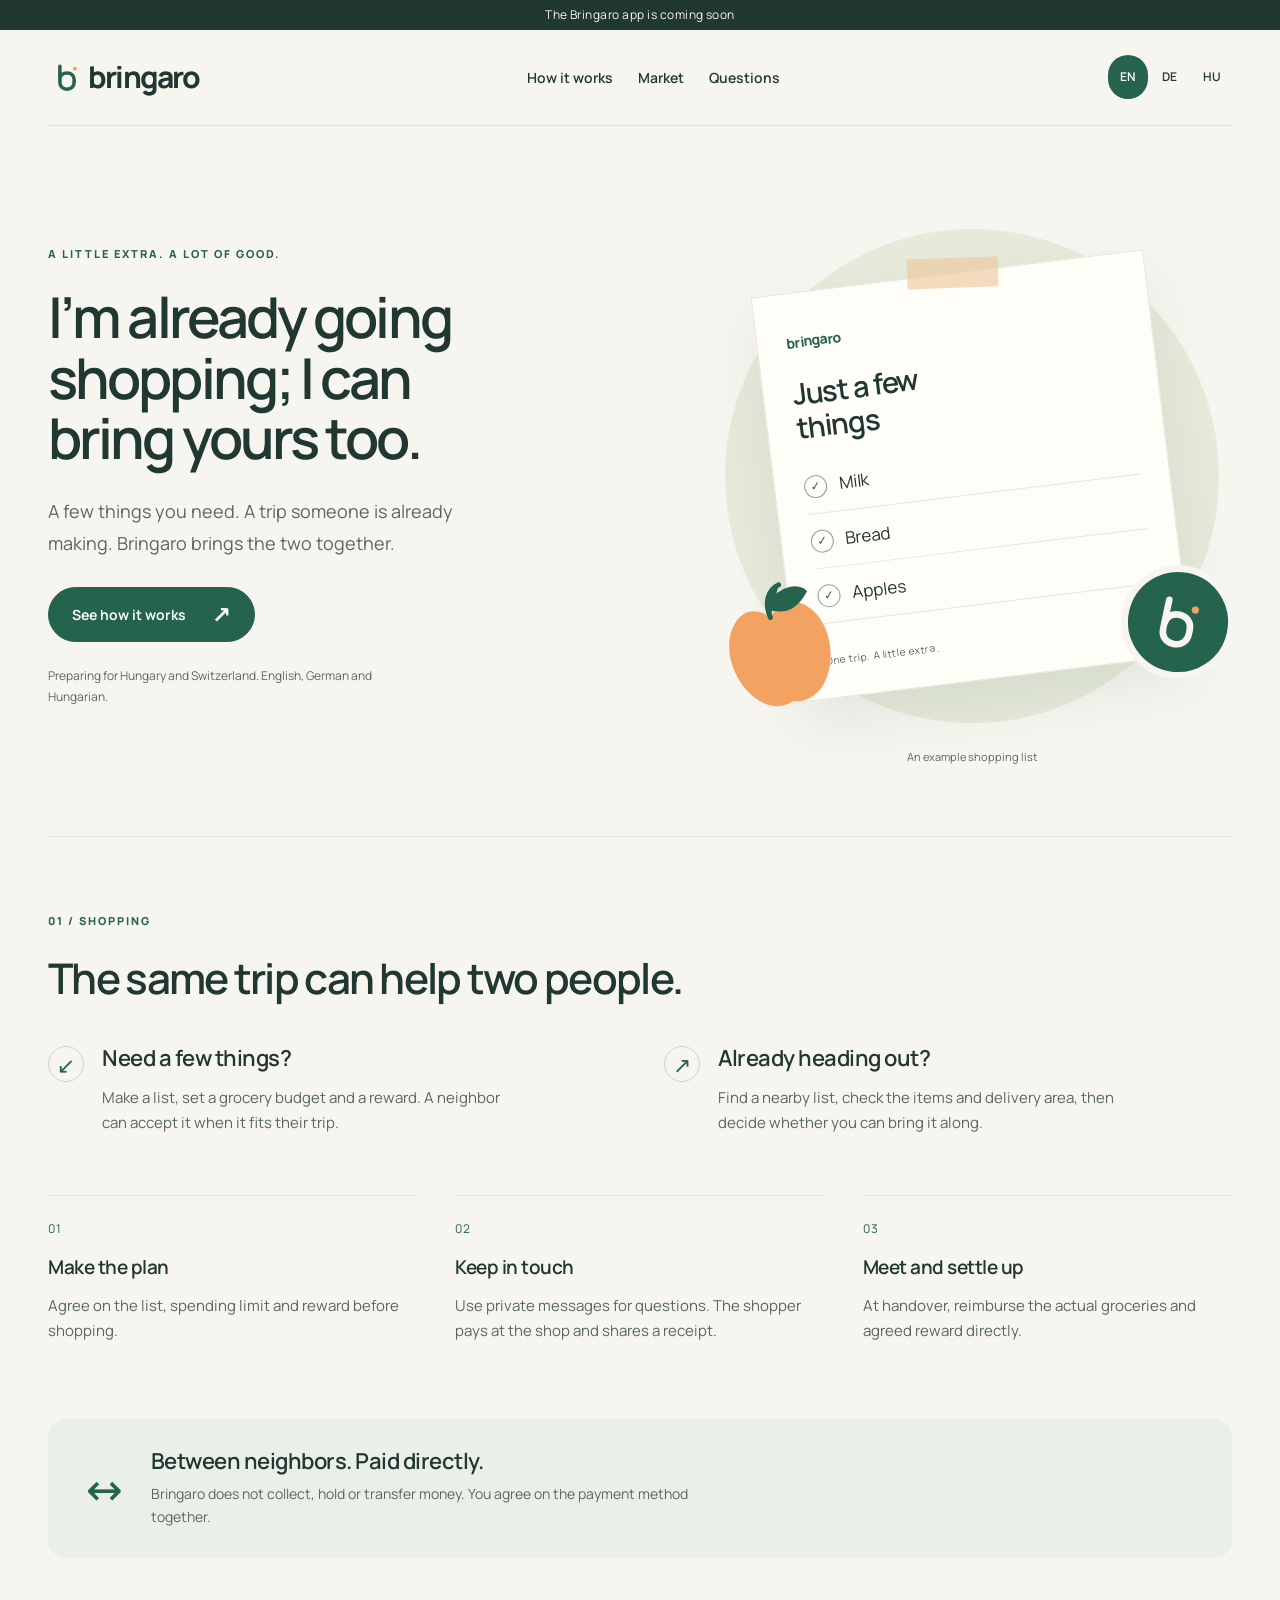
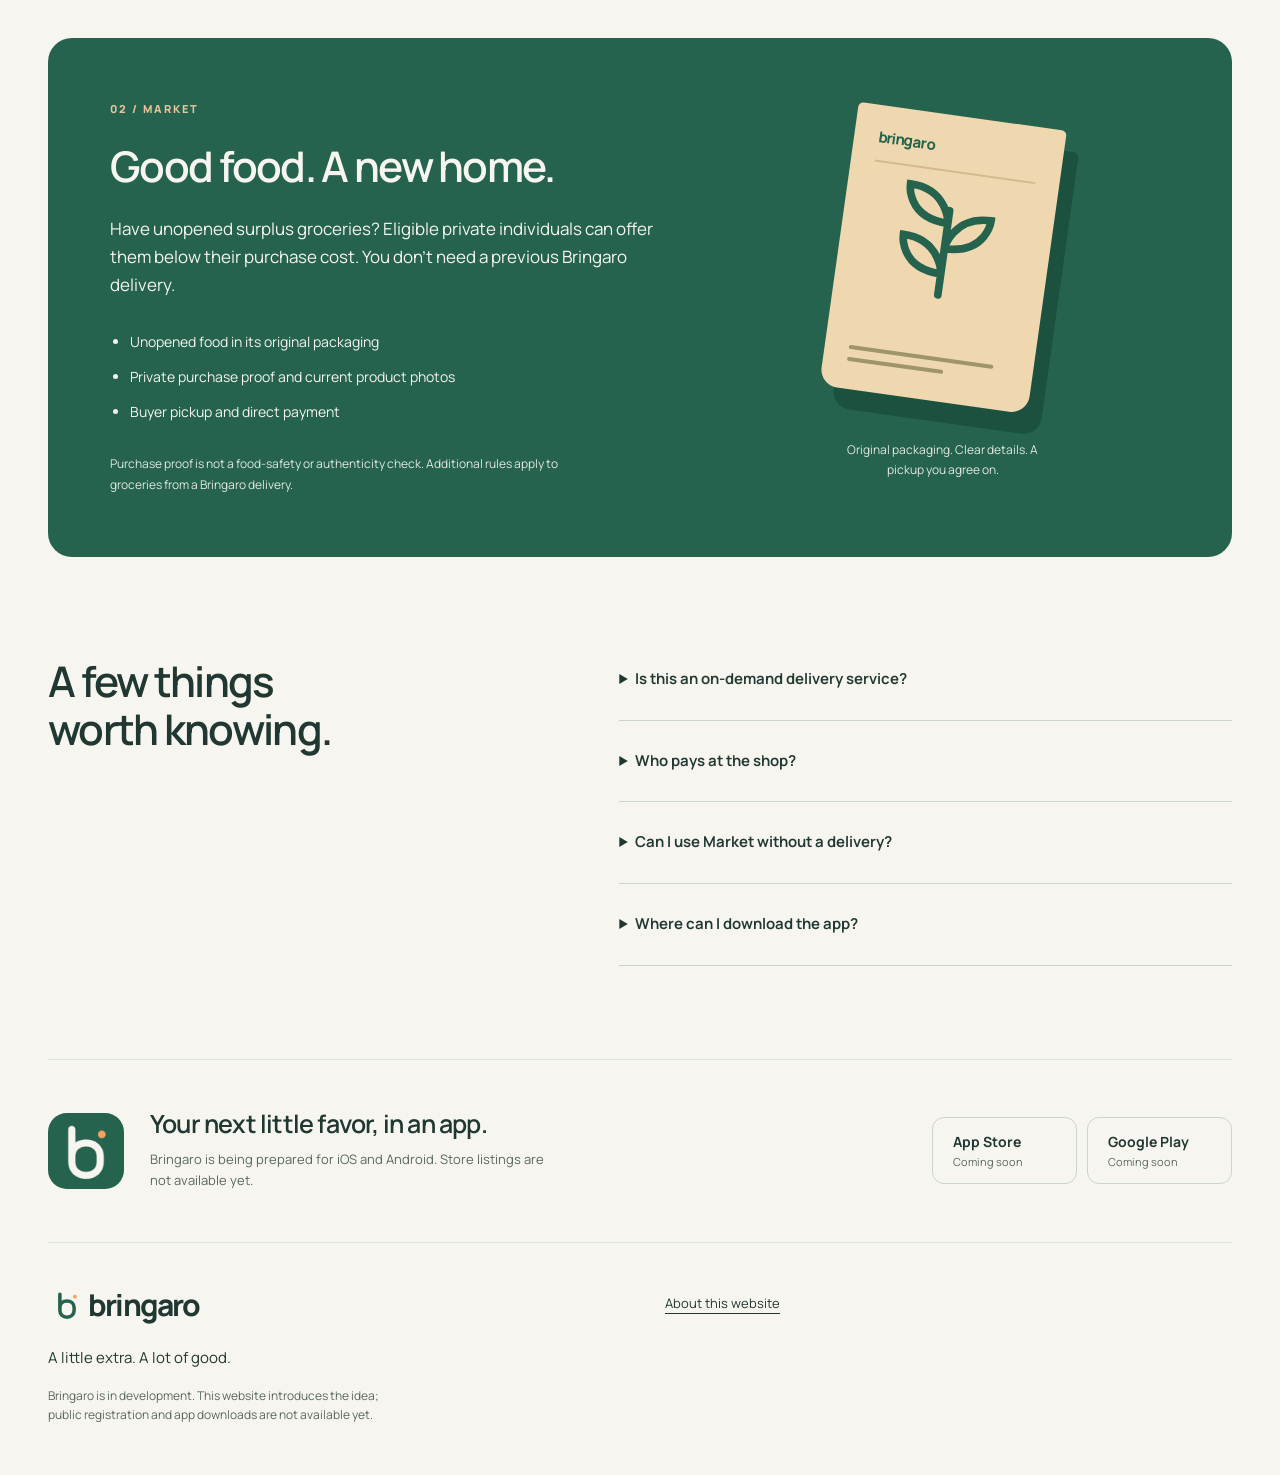
==== index.html @ 4d352f4d "Publish Bringaro coming-soon website" ====
<!doctype html>
<html lang="en"><head><meta charset="utf-8"><meta name="viewport" content="width=device-width,initial-scale=1">
<title>Bringaro</title><meta name="description" content="A few things you need. A trip someone is already making. Bringaro brings the two together.">
<link rel="canonical" href="https://bringaro.com/"><link rel="alternate" hreflang="en" href="https://bringaro.com/"><link rel="alternate" hreflang="de" href="https://bringaro.com/de/"><link rel="alternate" hreflang="hu" href="https://bringaro.com/hu/"><link rel="alternate" hreflang="x-default" href="https://bringaro.com/"><meta property="og:type" content="website"><meta property="og:site_name" content="Bringaro"><meta property="og:title" content="I’m already going shopping; I can bring yours too."><meta property="og:description" content="A few things you need. A trip someone is already making. Bringaro brings the two together."><meta property="og:url" content="https://bringaro.com/"><meta property="og:image" content="https://bringaro.com/assets/apple-touch-icon.png"><meta name="twitter:card" content="summary">
<meta http-equiv="Content-Security-Policy" content="default-src 'none'; img-src 'self'; style-src 'self'; font-src 'self'; base-uri 'none'; form-action 'none'">
<link rel="icon" href="/assets/favicon.ico"><link rel="apple-touch-icon" href="/assets/apple-touch-icon.png">
<link rel="stylesheet" href="/assets/style.css"></head><body><div class="preview launch-banner">The Bringaro app is coming soon</div><a class="skip" href="#main">Skip to content</a>
<header><a class="brand" href="/" aria-label="Bringaro home"><img src="/assets/mark-light.svg" alt="" width="38" height="38"><span>bringaro</span></a><nav aria-label="How it works"><a href="/#shopping">How it works</a><a href="/#market">Market</a><a href="/#questions">Questions</a></nav><nav class="languages" aria-label="Language / Sprache / Nyelv"><a href="/" lang="en" hreflang="en" aria-label="English" aria-current="true">EN</a><a href="/de/" lang="de" hreflang="de" aria-label="Deutsch">DE</a><a href="/hu/" lang="hu" hreflang="hu" aria-label="Magyar">HU</a></nav></header>
<main id="main" tabindex="-1"><section class="hero">
<div class="hero-copy"><p class="eyebrow">A LITTLE EXTRA. A LOT OF GOOD.</p><h1>I’m already going shopping; I can bring yours too.</h1><p class="lead">A few things you need. A trip someone is already making. Bringaro brings the two together.</p>
<a class="button" href="#shopping">See how it works<span aria-hidden="true">↗</span></a><p class="availability">Preparing for Hungary and Switzerland. English, German and Hungarian.</p></div>
<figure class="illustration"><div class="orbit" aria-hidden="true"></div><div class="paper" aria-hidden="true"><span class="paper-brand">bringaro</span><h2>Just a few things</h2><ul><li><span class="check">✓</span>Milk</li><li><span class="check">✓</span>Bread</li><li><span class="check">✓</span>Apples</li></ul><p>One trip. A little extra.</p></div>
<svg class="fruit" aria-hidden="true" viewBox="0 0 180 180"><path d="M88 45C61 11 24 47 28 91c3 41 33 71 60 60 31 12 60-20 62-60 4-44-34-78-62-46" fill="#F4A261"/><path d="M88 45C85 26 93 12 108 9M89 32C111 10 133 19 136 25c-18 19-34 16-47 7" fill="#25634E" stroke="#25634E" stroke-width="6" stroke-linecap="round"/></svg>
<div class="brand-stamp" aria-hidden="true"><img src="/assets/mark-dark.svg" alt="" width="70" height="70"></div><figcaption>An example shopping list</figcaption></figure></section>
<section id="shopping" class="shopping section"><p class="eyebrow">01 / SHOPPING</p><h2>The same trip can help two people.</h2><div class="two-ways"><article><span aria-hidden="true">↙</span><h3>Need a few things?</h3><p>Make a list, set a grocery budget and a reward. A neighbor can accept it when it fits their trip.</p></article><article><span aria-hidden="true">↗</span><h3>Already heading out?</h3><p>Find a nearby list, check the items and delivery area, then decide whether you can bring it along.</p></article></div><ol class="steps"><li><span class="step-number">01</span><h3>Make the plan</h3><p>Agree on the list, spending limit and reward before shopping.</p></li><li><span class="step-number">02</span><h3>Keep in touch</h3><p>Use private messages for questions. The shopper pays at the shop and shares a receipt.</p></li><li><span class="step-number">03</span><h3>Meet and settle up</h3><p>At handover, reimburse the actual groceries and agreed reward directly.</p></li></ol></section>
<aside class="payment"><span class="payment-symbol" aria-hidden="true">↔</span><div><h2>Between neighbors. Paid directly.</h2><p>Bringaro does not collect, hold or transfer money. You agree on the payment method together.</p></div></aside>
<section id="market" class="market section"><div><p class="eyebrow">02 / MARKET</p><h2>Good food. A new home.</h2><p class="market-intro">Have unopened surplus groceries? Eligible private individuals can offer them below their purchase cost. You don’t need a previous Bringaro delivery.</p><ul><li>Unopened food in its original packaging</li><li>Private purchase proof and current product photos</li><li>Buyer pickup and direct payment</li></ul><p class="market-note">Purchase proof is not a food-safety or authenticity check. Additional rules apply to groceries from a Bringaro delivery.</p></div><div class="market-art" aria-hidden="true"><div class="package"><span>bringaro</span><svg viewBox="0 0 160 200"><path d="M80 145V45M80 60C30 60 30 20 30 20c45 0 50 40 50 40M80 90c50 0 50-40 50-40-45 0-50 40-50 40M80 120c-50 0-50-40-50-40 45 0 50 40 50 40" fill="none" stroke="#25634E" stroke-width="9" stroke-linecap="round"/></svg><div class="package-rule"></div><div class="package-rule short"></div></div><p>Original packaging. Clear details. A pickup you agree on.</p></div></section>
<section id="questions" class="questions section"><h2>A few things worth knowing.</h2><div><details><summary>Is this an on-demand delivery service?</summary><p>Bringaro is built around trips people are already making. A match or delivery time is not guaranteed.</p></details><details><summary>Who pays at the shop?</summary><p>The shopper pays first. At handover, the customer reimburses the actual grocery cost plus the agreed reward. Bringaro does not process that payment.</p></details><details><summary>Can I use Market without a delivery?</summary><p>Yes. Market is designed for eligible private individuals with verified email and no active ban. Private purchase proof, current photos and below-cost pricing are required.</p></details><details><summary>Where can I download the app?</summary><p>The app is not available to download yet. We’ll add the official App Store and Google Play links here when it is ready.</p></details></div></section>
<section class="download section"><img src="/assets/icon-192.png" alt="" width="76" height="76"><div><h2>Your next little favor, in an app.</h2><p>Bringaro is being prepared for iOS and Android. Store listings are not available yet.</p></div><div class="stores"><div class="store unavailable"><strong>App Store</strong><span>Coming soon</span></div><div class="store unavailable"><strong>Google Play</strong><span>Coming soon</span></div></div></section></main><footer><div><a class="brand" href="/"><img src="/assets/mark-light.svg" alt="" width="38" height="38"><span>bringaro</span></a><p>A little extra. A lot of good.</p><small>Bringaro is in development. This website introduces the idea; public registration and app downloads are not available yet.</small></div><nav aria-label="About this website"><a href="/website/">About this website</a></nav></footer></body></html>
---- assets/style.css ----
@font-face{font-family:Manrope;src:url("Manrope.ttf") format("truetype");font-weight:200 800;font-display:swap}
:root{--forest:#25634e;--cream:#f7f5ef;--apricot:#f4a261;--ink:#203831;--muted:#58685f;--line:#dfe5dc}
*{box-sizing:border-box;min-width:0}
html{scroll-behavior:smooth;scroll-padding-top:2rem}
body{margin:0;background:var(--cream);color:var(--ink);font:16px/1.65 Manrope,system-ui,sans-serif;overflow-wrap:anywhere}
a{color:inherit;text-underline-offset:5px}
button,a,summary{-webkit-tap-highlight-color:transparent}
a:focus-visible,summary:focus-visible{outline:3px solid var(--forest);outline-offset:5px;border-radius:4px}
h1,h2,h3,p,figure{margin:0}
h1,h2,h3{line-height:1.15;font-weight:600}
p{max-width:65ch}
header,main,footer{width:min(1280px,calc(100% - 96px));margin-inline:auto}
.preview{background:var(--ink);color:var(--cream);text-align:center;padding:5px 20px;font-size:12px;letter-spacing:.04em}
.skip{position:absolute;top:-100px;left:24px;z-index:10;background:white;padding:12px 20px}
.skip:focus{top:12px}
header{display:flex;gap:28px;align-items:center;justify-content:space-between;padding-block:24px;border-bottom:1px solid var(--line)}
.brand{display:inline-flex;gap:2px;align-items:center;text-decoration:none;font-size:30px;letter-spacing:-1.8px;font-weight:750;line-height:1;min-height:44px}
.brand img{display:block}
header nav{display:flex;align-items:center;gap:25px;flex-wrap:wrap}
header nav a{padding:12px 0;text-decoration:none;font-size:14px;font-weight:600;flex-shrink:0;overflow-wrap:normal;max-width:100%}
header nav a:hover{text-decoration:underline}
header .languages{gap:2px}
.languages a{font-size:12px;padding:12px 10px;min-width:40px;text-align:center}
.languages [aria-current]{background:var(--forest);color:white;border-radius:30px}
.hero{display:grid;grid-template-columns:1.2fr 1fr;gap:40px;align-items:center;min-height:710px;padding-block:70px 80px}
.eyebrow{font-size:11px;letter-spacing:2px;font-weight:800;color:var(--forest);margin-bottom:24px}
h1{font-size:clamp(40px,4.4vw,65px);letter-spacing:-2.9px;line-height:1.08;text-wrap:balance}
.lead{font-size:18px;line-height:1.75;color:var(--muted)}
.hero .lead{margin-block:27px 28px;max-width:445px}
.button{display:inline-flex;align-items:center;justify-content:space-between;gap:26px;background:var(--forest);color:white;border:1px solid var(--forest);padding:15px 23px;border-radius:100px;text-decoration:none;font-weight:650;font-size:14px;min-height:52px}
.button:hover{background:var(--ink)}
.button span{font-size:23px;line-height:1}
.availability{font-size:12px;color:var(--muted);max-width:350px;margin-top:24px;line-height:1.7}
.illustration{position:relative;min-height:510px;display:grid;place-items:center;isolation:isolate}
.orbit{width:95%;aspect-ratio:1;border-radius:50%;background:#e6eadb;position:absolute;z-index:-1}
.paper{position:relative;width:76%;padding:35px 29px 28px;background:#fffdf7;box-shadow:0 25px 55px #20383115;transform:rotate(-7deg);border:1px solid #e9e5d9}
.paper:before{content:"";display:block;width:91px;height:30px;background:#efc79b9e;position:absolute;top:-16px;left:40%;transform:rotate(5deg)}
.paper-brand{font-size:14px;font-weight:750;letter-spacing:-.7px;color:var(--forest)}
.paper h2{font-size:29px;letter-spacing:-1.2px;margin:23px 0 16px;max-width:200px}
.paper ul{list-style:none;padding:0;margin:0}
.paper li{display:flex;align-items:center;gap:12px;border-bottom:1px solid #e8e5dc;padding:13px 0;font-size:17px}
.check{display:grid;place-items:center;border:1px solid #8eaa94;color:var(--forest);border-radius:50%;width:23px;height:23px;font-size:12px}
.paper p{font-size:10px;letter-spacing:.06em;margin-top:29px;color:var(--muted)}
.fruit{position:absolute;width:147px;bottom:5px;left:-4px;transform:rotate(-15deg)}
.brand-stamp{position:absolute;bottom:52px;right:-3px;background:var(--forest);border-radius:50%;padding:15px;transform:rotate(12deg);border:7px solid var(--cream)}
.brand-stamp img{display:block}
figcaption{position:absolute;bottom:-35px;text-align:center;width:100%;font-size:11px;color:var(--muted)}
.section{padding-block:75px}
.section h2{font-size:clamp(30px,3.3vw,44px);letter-spacing:-1.7px;text-wrap:balance;max-width:650px}
.shopping{border-top:1px solid var(--line)}
.two-ways{display:grid;grid-template-columns:1fr 1fr;gap:48px;margin-top:43px}
.two-ways article{position:relative;padding-left:54px}
.two-ways article>span{position:absolute;left:0;top:0;border:1px solid #c7d6c5;border-radius:50%;width:36px;height:36px;text-align:center;font-size:22px;color:var(--forest)}
h3{font-size:22px;letter-spacing:-.5px}
.two-ways p,.steps p{font-size:15px;color:var(--muted);margin-top:15px;max-width:46ch}
.steps{display:grid;grid-template-columns:repeat(3,1fr);gap:38px;list-style:none;padding:0;margin:60px 0 0}
.steps li{border-top:1px solid var(--line);padding-top:23px}
.step-number{font-size:12px;letter-spacing:1px;color:var(--forest);display:block;margin-bottom:18px}
.steps h3{font-size:19px}
.payment{display:flex;gap:28px;align-items:center;background:#eaf0e8;padding:30px 38px;border-radius:18px;margin-bottom:80px}
.payment-symbol{font-size:44px;color:var(--forest)}
.payment h2{font-size:22px;letter-spacing:-.5px}
.payment p{font-size:14px;margin-top:8px;color:var(--muted)}
.market{display:grid;grid-template-columns:1.2fr 1fr;gap:60px;background:var(--forest);color:var(--cream);padding:62px;border-radius:24px}
.market .eyebrow{color:#e9c49d}
.market-intro{font-size:17px;margin-top:24px}
.market ul{padding-left:20px;font-size:14px;margin:25px 0}
.market li{padding:6px 0}
.market-note{font-size:12px;color:#e1e8df;line-height:1.7}
.market-art{display:flex;flex-direction:column;align-items:center;justify-content:center;gap:24px}
.package{background:#efd8af;width:210px;padding:20px 24px;color:var(--forest);border-radius:5px 5px 18px 18px;transform:rotate(8deg);box-shadow:15px 20px 0 #1c503f}
.package>span{display:block;font-size:15px;font-weight:750;letter-spacing:-.5px;border-bottom:2px solid #d5b890;padding-bottom:10px}
.package svg{width:100%;height:170px}
.package-rule{height:4px;background:#9e956b;margin:8px 0;border-radius:2px;width:90%}
.package-rule.short{width:60%}
.market-art p{font-size:12px;text-align:center;max-width:220px;margin-top:15px;color:#e1e8df}
.questions{display:grid;grid-template-columns:.9fr 1.1fr;gap:70px;padding-top:100px}
.questions h2{max-width:370px}
details{border-bottom:1px solid #cbd4c8;padding:0 0 18px;margin-bottom:18px}
summary{cursor:pointer;font-weight:650;min-height:44px;padding:10px 25px 10px 0;font-size:15px}
details p{font-size:14px;color:var(--muted);padding:2px 0 12px;line-height:1.8}
.download{display:flex;align-items:center;gap:26px;border-top:1px solid var(--line);padding-block:50px}
.download>img{border-radius:19px;flex-shrink:0}
.download h2{font-size:25px;max-width:400px;letter-spacing:-.8px}
.download p{font-size:13px;color:var(--muted);margin-top:10px;max-width:400px}
.stores{display:flex;gap:10px;margin-left:auto;flex-wrap:wrap}
.store{border:1px solid #cbd4c8;padding:12px 20px;border-radius:12px;min-width:145px;font-size:14px;display:flex;flex-direction:column;text-decoration:none;min-height:65px}
.store span{font-size:11px;color:var(--muted)}
a.store:hover{border-color:var(--forest)}
footer{border-top:1px solid var(--line);padding-block:40px 50px;display:grid;grid-template-columns:1fr 1fr;gap:50px}
footer p{font-size:15px;margin:15px 0}
footer small{font-size:12px;color:var(--muted);display:block;max-width:350px}
footer nav{display:grid;grid-template-columns:1fr 1fr;align-content:start;gap:2px 25px}
footer nav a{font-size:13px;padding:10px 0;min-height:44px}
.reading{max-width:780px;margin:auto;padding:72px 0 95px;min-height:60vh}
.reading h1{font-size:clamp(34px,5vw,54px);margin-bottom:28px;letter-spacing:-2px}
.reading h2{font-size:24px;margin-bottom:15px;letter-spacing:-.6px}
.reading p{margin:18px 0}
.reading section{margin-top:40px}
.back{display:inline-block;margin-bottom:35px;font-size:14px;padding:8px 0}
.notice{border:1px solid #cbd4c8;background:#eaf0e8;border-radius:18px;padding:30px;margin-top:32px}
.notice h2{font-size:21px}
.notice p{font-size:15px;margin:0}
.document-list{list-style:none;padding:0;margin-top:45px;border-top:1px solid var(--line)}
.document-list li{border-bottom:1px solid var(--line)}
.document-list a{display:flex;align-items:center;justify-content:space-between;padding:24px 0;gap:24px;text-decoration:none;font-size:18px}
.document-list a:hover{text-decoration:underline}
.document-list small{display:block;font-size:12px;color:var(--muted);margin-top:8px}
.document-meta{font-size:13px;color:var(--muted)}
@media(min-width:1500px){.hero{gap:85px}}
@media(max-width:1000px){
header,main,footer{width:calc(100% - 56px)}header{gap:18px}header nav{gap:16px}
.hero{gap:25px;min-height:620px}.hero h1{font-size:48px}.illustration{min-height:435px}.paper{padding:27px 22px}.paper h2{font-size:25px}.fruit{width:115px}.brand-stamp{padding:8px;right:-12px;bottom:40px}
.market{padding:40px;gap:35px}.download{flex-wrap:wrap}.stores{margin-left:102px}.questions{gap:35px}
}
@media(max-width:760px){
header,main,footer{width:calc(100% - 40px)}header{flex-wrap:wrap;gap:10px;padding-block:17px}
.brand{font-size:27px}header>nav:not(.languages){order:3;width:100%;justify-content:space-between;gap:12px}header nav a{font-size:13px}
.hero{grid-template-columns:1fr;padding-block:44px 65px;gap:36px}.hero h1{font-size:44px;letter-spacing:-2px;max-width:590px}.hero .lead{font-size:16px;margin-block:22px;max-width:500px}.availability{max-width:100%}
.illustration{width:min(100%,440px);min-height:440px;margin:auto}.paper{width:73%;padding:30px}.paper h2{font-size:27px}.fruit{width:125px;left:0;bottom:3px}.brand-stamp{right:0;bottom:27px}
.section{padding-block:50px}.section h2{font-size:33px}.two-ways{grid-template-columns:1fr;gap:35px;margin-top:32px}.steps{grid-template-columns:1fr;gap:26px;margin-top:38px}.steps li{display:grid;grid-template-columns:32px 1fr;column-gap:10px;align-items:start}.step-number{grid-row:1/3;margin-top:3px}.steps p{grid-column:2;max-width:none;margin-top:10px}
.payment{padding:26px 24px;gap:18px;align-items:flex-start;margin-bottom:45px}.payment-symbol{font-size:30px;line-height:1.1}.payment h2{font-size:20px}.payment p{font-size:13px}
.market{grid-template-columns:1fr;padding:34px 27px;gap:36px}.market-intro{font-size:16px}.market-art{padding:10px 0 0}.package{width:165px}.package svg{height:120px}.market-art p{max-width:270px}
.questions{grid-template-columns:1fr;gap:28px;padding-top:60px}.questions h2{max-width:100%}
.download{gap:20px}.download>img{width:60px;height:60px;border-radius:15px}.download>div:not(.stores){flex:1;min-width:190px}.download h2{font-size:23px}.stores{margin:0;width:100%}.store{flex:1;padding:12px 16px;min-width:125px}
footer{grid-template-columns:1fr;gap:25px;padding-top:30px}footer nav{gap:0 20px}
.reading{padding-block:45px 65px}.reading h1{font-size:37px;letter-spacing:-1.6px;overflow-wrap:anywhere}.notice{padding:24px}.document-list a{font-size:16px}
}
@media(prefers-reduced-motion:reduce){html{scroll-behavior:auto}}
@media(forced-colors:active){.button,.notice,.store,.paper{border:1px solid CanvasText}.orbit,.fruit,.market-art{display:none}}
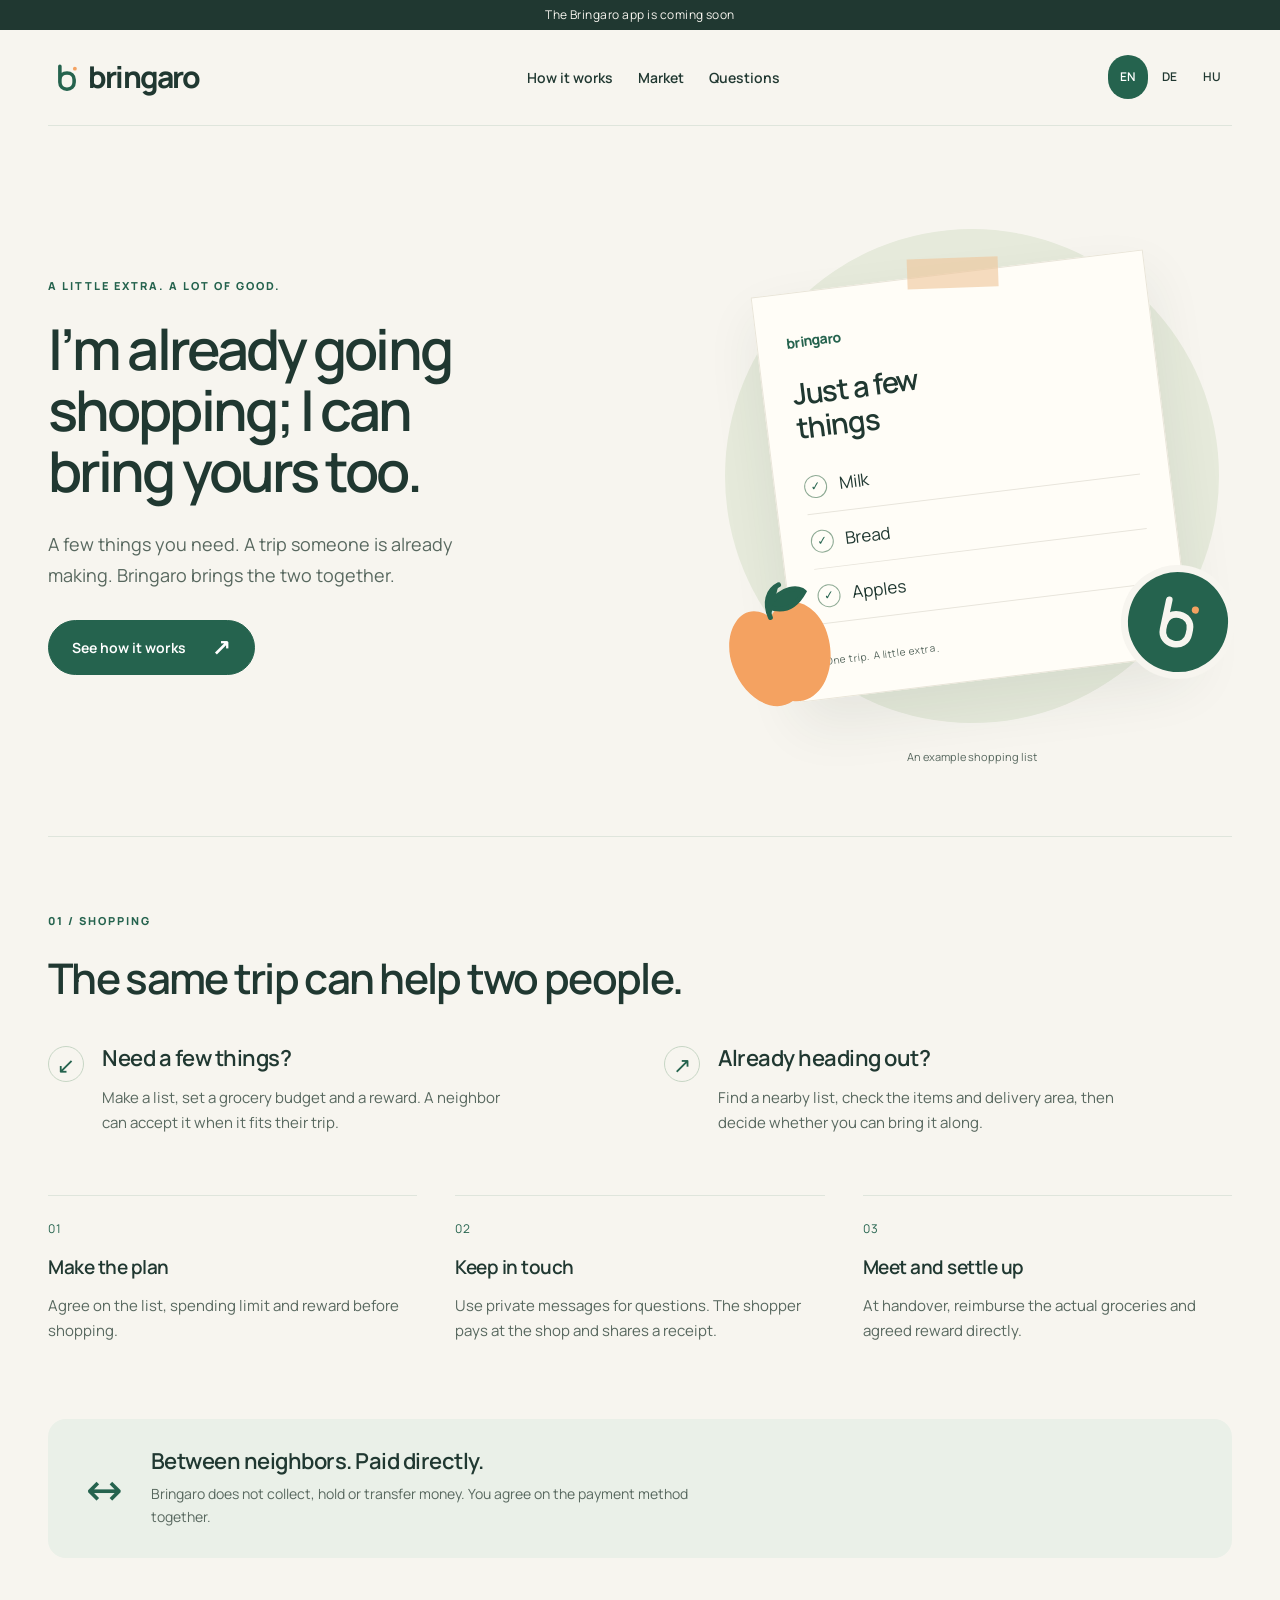
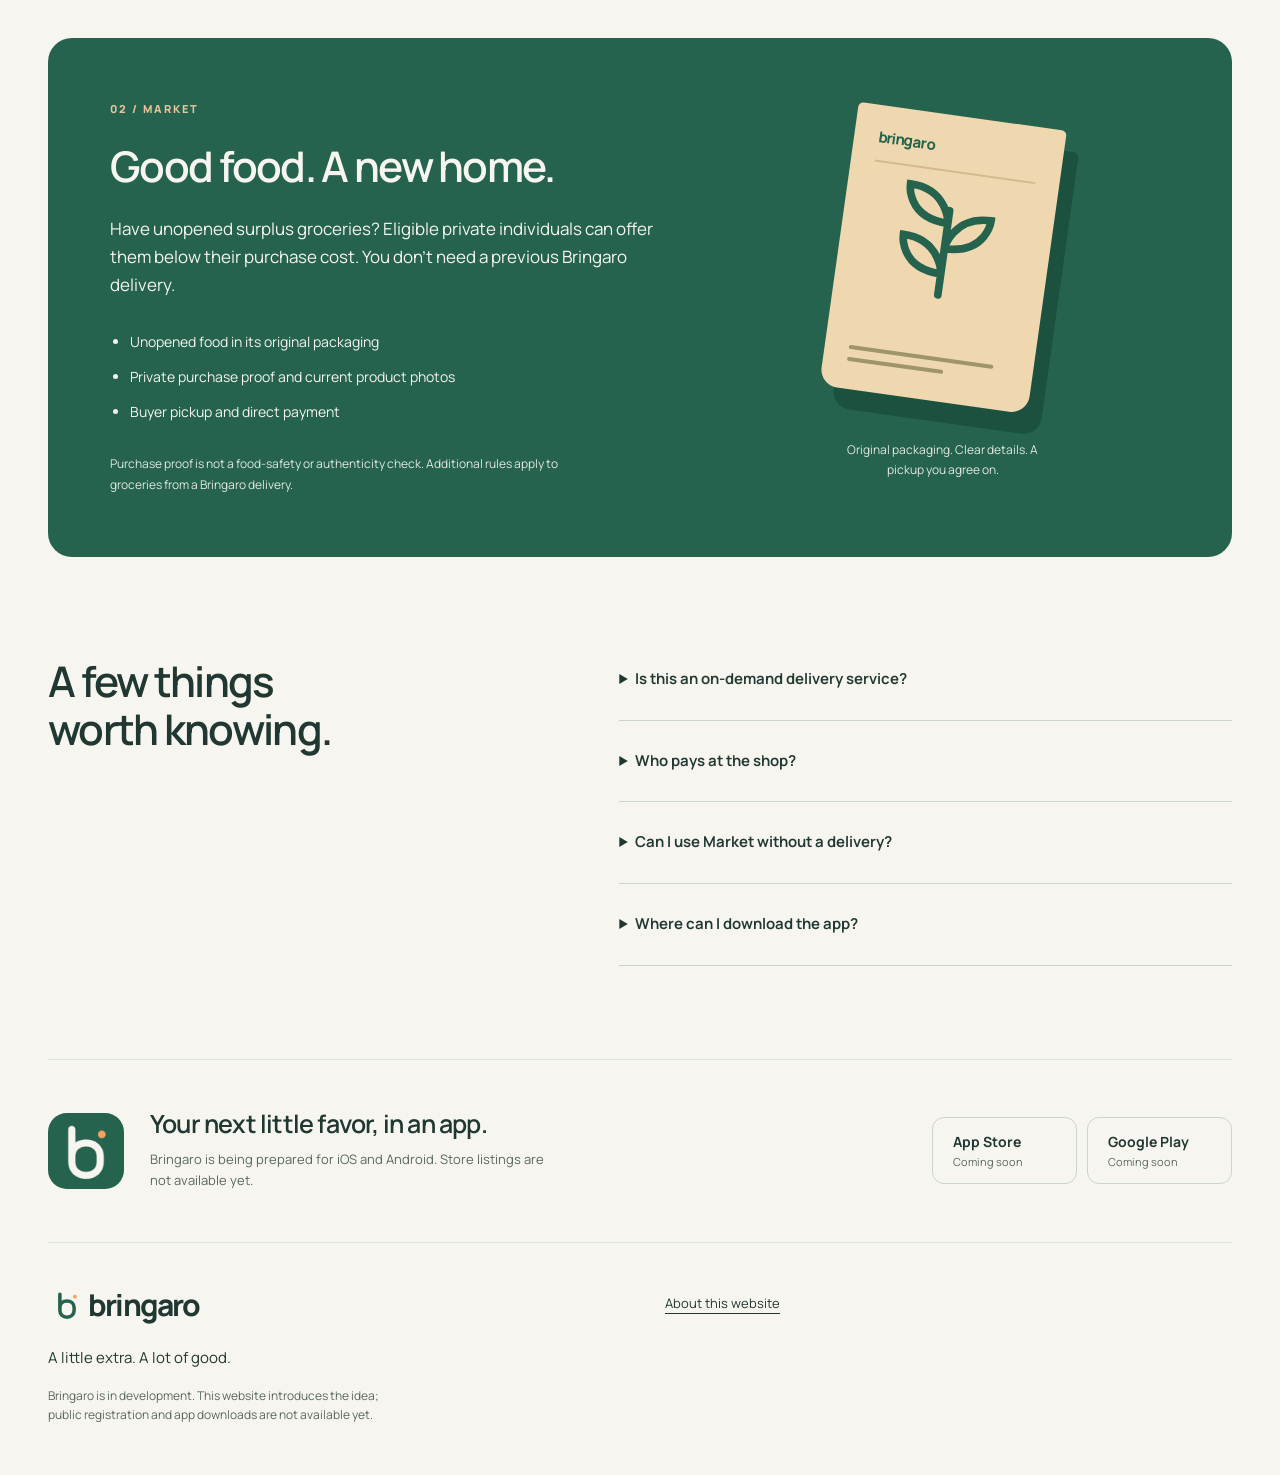
==== commit 89de189c: "Remove country and language sentence from homepages" ====
--- a/index.html
+++ b/index.html
@@ -8,7 +8,7 @@
 <header><a class="brand" href="/" aria-label="Bringaro home"><img src="/assets/mark-light.svg" alt="" width="38" height="38"><span>bringaro</span></a><nav aria-label="How it works"><a href="/#shopping">How it works</a><a href="/#market">Market</a><a href="/#questions">Questions</a></nav><nav class="languages" aria-label="Language / Sprache / Nyelv"><a href="/" lang="en" hreflang="en" aria-label="English" aria-current="true">EN</a><a href="/de/" lang="de" hreflang="de" aria-label="Deutsch">DE</a><a href="/hu/" lang="hu" hreflang="hu" aria-label="Magyar">HU</a></nav></header>
 <main id="main" tabindex="-1"><section class="hero">
 <div class="hero-copy"><p class="eyebrow">A LITTLE EXTRA. A LOT OF GOOD.</p><h1>I’m already going shopping; I can bring yours too.</h1><p class="lead">A few things you need. A trip someone is already making. Bringaro brings the two together.</p>
-<a class="button" href="#shopping">See how it works<span aria-hidden="true">↗</span></a><p class="availability">Preparing for Hungary and Switzerland. English, German and Hungarian.</p></div>
+<a class="button" href="#shopping">See how it works<span aria-hidden="true">↗</span></a></div>
 <figure class="illustration"><div class="orbit" aria-hidden="true"></div><div class="paper" aria-hidden="true"><span class="paper-brand">bringaro</span><h2>Just a few things</h2><ul><li><span class="check">✓</span>Milk</li><li><span class="check">✓</span>Bread</li><li><span class="check">✓</span>Apples</li></ul><p>One trip. A little extra.</p></div>
 <svg class="fruit" aria-hidden="true" viewBox="0 0 180 180"><path d="M88 45C61 11 24 47 28 91c3 41 33 71 60 60 31 12 60-20 62-60 4-44-34-78-62-46" fill="#F4A261"/><path d="M88 45C85 26 93 12 108 9M89 32C111 10 133 19 136 25c-18 19-34 16-47 7" fill="#25634E" stroke="#25634E" stroke-width="6" stroke-linecap="round"/></svg>
 <div class="brand-stamp" aria-hidden="true"><img src="/assets/mark-dark.svg" alt="" width="70" height="70"></div><figcaption>An example shopping list</figcaption></figure></section>
--- a/assets/style.css
+++ b/assets/style.css
@@ -30,7 +30,6 @@
 .button{display:inline-flex;align-items:center;justify-content:space-between;gap:26px;background:var(--forest);color:white;border:1px solid var(--forest);padding:15px 23px;border-radius:100px;text-decoration:none;font-weight:650;font-size:14px;min-height:52px}
 .button:hover{background:var(--ink)}
 .button span{font-size:23px;line-height:1}
-.availability{font-size:12px;color:var(--muted);max-width:350px;margin-top:24px;line-height:1.7}
 .illustration{position:relative;min-height:510px;display:grid;place-items:center;isolation:isolate}
 .orbit{width:95%;aspect-ratio:1;border-radius:50%;background:#e6eadb;position:absolute;z-index:-1}
 .paper{position:relative;width:76%;padding:35px 29px 28px;background:#fffdf7;box-shadow:0 25px 55px #20383115;transform:rotate(-7deg);border:1px solid #e9e5d9}
@@ -116,7 +115,7 @@
 @media(max-width:760px){
 header,main,footer{width:calc(100% - 40px)}header{flex-wrap:wrap;gap:10px;padding-block:17px}
 .brand{font-size:27px}header>nav:not(.languages){order:3;width:100%;justify-content:space-between;gap:12px}header nav a{font-size:13px}
-.hero{grid-template-columns:1fr;padding-block:44px 65px;gap:36px}.hero h1{font-size:44px;letter-spacing:-2px;max-width:590px}.hero .lead{font-size:16px;margin-block:22px;max-width:500px}.availability{max-width:100%}
+.hero{grid-template-columns:1fr;padding-block:44px 65px;gap:36px}.hero h1{font-size:44px;letter-spacing:-2px;max-width:590px}.hero .lead{font-size:16px;margin-block:22px;max-width:500px}
 .illustration{width:min(100%,440px);min-height:440px;margin:auto}.paper{width:73%;padding:30px}.paper h2{font-size:27px}.fruit{width:125px;left:0;bottom:3px}.brand-stamp{right:0;bottom:27px}
 .section{padding-block:50px}.section h2{font-size:33px}.two-ways{grid-template-columns:1fr;gap:35px;margin-top:32px}.steps{grid-template-columns:1fr;gap:26px;margin-top:38px}.steps li{display:grid;grid-template-columns:32px 1fr;column-gap:10px;align-items:start}.step-number{grid-row:1/3;margin-top:3px}.steps p{grid-column:2;max-width:none;margin-top:10px}
 .payment{padding:26px 24px;gap:18px;align-items:flex-start;margin-bottom:45px}.payment-symbol{font-size:30px;line-height:1.1}.payment h2{font-size:20px}.payment p{font-size:13px}
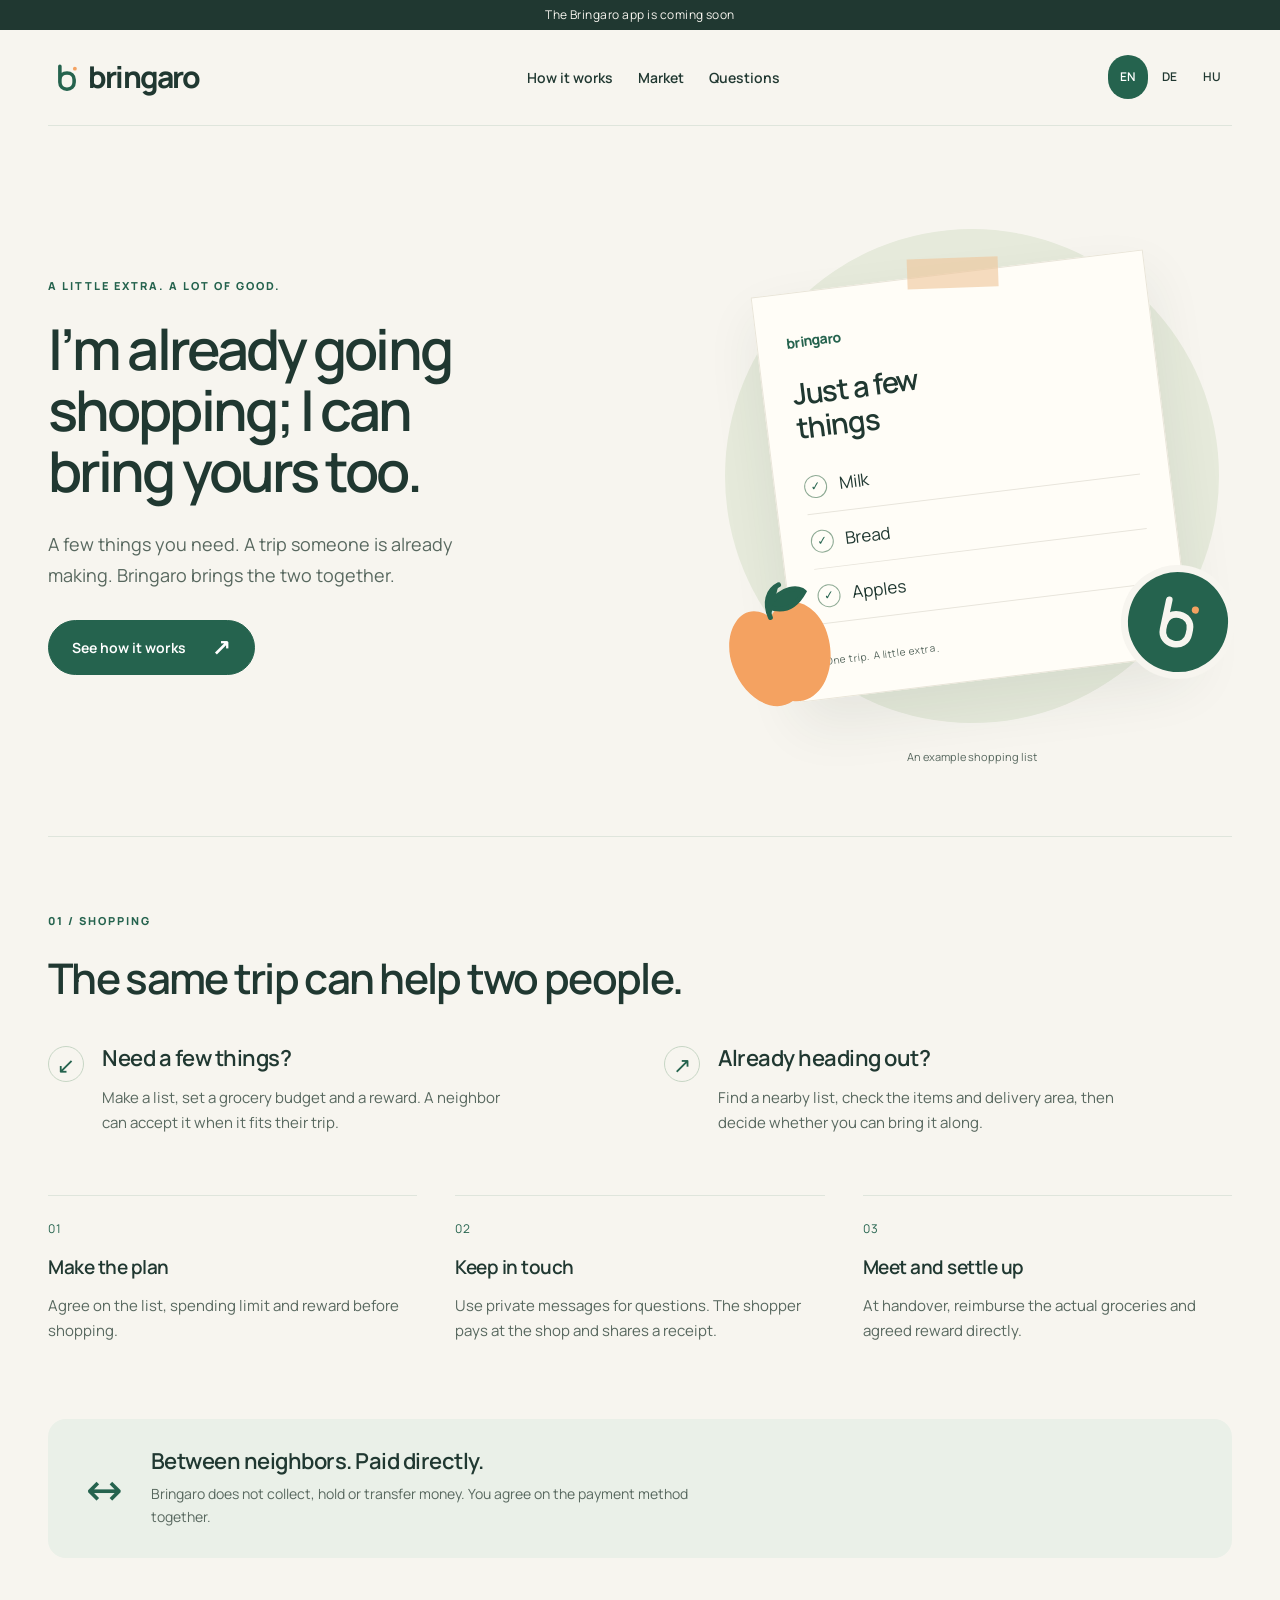
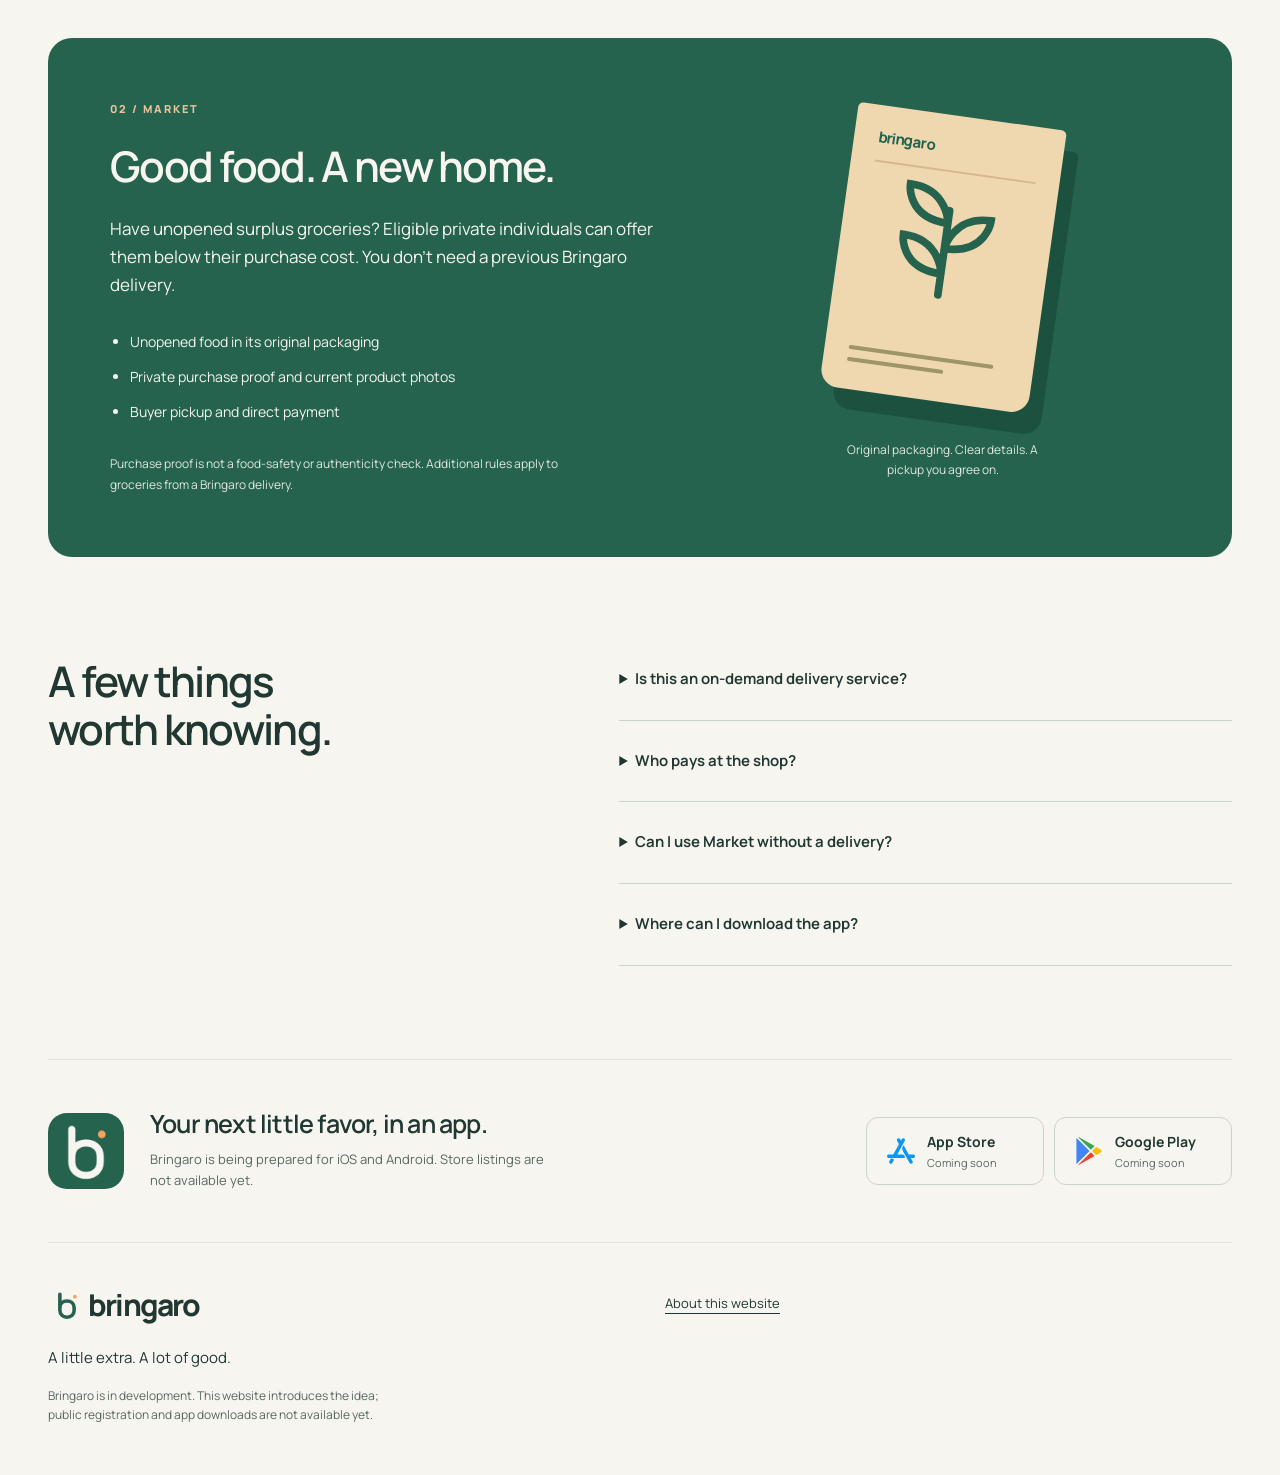
==== commit f8ad117a: "Add store icons to coming-soon cards" ====
--- a/index.html
+++ b/index.html
@@ -16,4 +16,4 @@
 <aside class="payment"><span class="payment-symbol" aria-hidden="true">↔</span><div><h2>Between neighbors. Paid directly.</h2><p>Bringaro does not collect, hold or transfer money. You agree on the payment method together.</p></div></aside>
 <section id="market" class="market section"><div><p class="eyebrow">02 / MARKET</p><h2>Good food. A new home.</h2><p class="market-intro">Have unopened surplus groceries? Eligible private individuals can offer them below their purchase cost. You don’t need a previous Bringaro delivery.</p><ul><li>Unopened food in its original packaging</li><li>Private purchase proof and current product photos</li><li>Buyer pickup and direct payment</li></ul><p class="market-note">Purchase proof is not a food-safety or authenticity check. Additional rules apply to groceries from a Bringaro delivery.</p></div><div class="market-art" aria-hidden="true"><div class="package"><span>bringaro</span><svg viewBox="0 0 160 200"><path d="M80 145V45M80 60C30 60 30 20 30 20c45 0 50 40 50 40M80 90c50 0 50-40 50-40-45 0-50 40-50 40M80 120c-50 0-50-40-50-40 45 0 50 40 50 40" fill="none" stroke="#25634E" stroke-width="9" stroke-linecap="round"/></svg><div class="package-rule"></div><div class="package-rule short"></div></div><p>Original packaging. Clear details. A pickup you agree on.</p></div></section>
 <section id="questions" class="questions section"><h2>A few things worth knowing.</h2><div><details><summary>Is this an on-demand delivery service?</summary><p>Bringaro is built around trips people are already making. A match or delivery time is not guaranteed.</p></details><details><summary>Who pays at the shop?</summary><p>The shopper pays first. At handover, the customer reimburses the actual grocery cost plus the agreed reward. Bringaro does not process that payment.</p></details><details><summary>Can I use Market without a delivery?</summary><p>Yes. Market is designed for eligible private individuals with verified email and no active ban. Private purchase proof, current photos and below-cost pricing are required.</p></details><details><summary>Where can I download the app?</summary><p>The app is not available to download yet. We’ll add the official App Store and Google Play links here when it is ready.</p></details></div></section>
-<section class="download section"><img src="/assets/icon-192.png" alt="" width="76" height="76"><div><h2>Your next little favor, in an app.</h2><p>Bringaro is being prepared for iOS and Android. Store listings are not available yet.</p></div><div class="stores"><div class="store unavailable"><strong>App Store</strong><span>Coming soon</span></div><div class="store unavailable"><strong>Google Play</strong><span>Coming soon</span></div></div></section></main><footer><div><a class="brand" href="/"><img src="/assets/mark-light.svg" alt="" width="38" height="38"><span>bringaro</span></a><p>A little extra. A lot of good.</p><small>Bringaro is in development. This website introduces the idea; public registration and app downloads are not available yet.</small></div><nav aria-label="About this website"><a href="/website/">About this website</a></nav></footer></body></html>+<section class="download section"><img src="/assets/icon-192.png" alt="" width="76" height="76"><div><h2>Your next little favor, in an app.</h2><p>Bringaro is being prepared for iOS and Android. Store listings are not available yet.</p></div><div class="stores"><div class="store unavailable"><svg class="store-icon" width="28" height="28" viewBox="0 0 24 24" aria-hidden="true" focusable="false" xmlns="http://www.w3.org/2000/svg"><path fill="#0D96F6" d="M8.8086 14.9194l6.1107-11.0368c.0837-.1513.1682-.302.2437-.4584.0685-.142.1267-.2854.1646-.4403.0803-.3259.0588-.6656-.066-.9767-.1238-.3095-.3417-.5678-.6201-.7355a1.4175 1.4175 0 0 0-.921-.1924c-.3207.043-.6135.1935-.8443.4288-.1094.1118-.1996.2361-.2832.369-.092.1463-.175.2979-.259.4492l-.3864.6979-.3865-.6979c-.0837-.1515-.1667-.303-.2587-.4492-.0837-.1329-.1739-.2572-.2835-.369-.2305-.2353-.5233-.3857-.844-.429a1.4181 1.4181 0 0 0-.921.1926c-.2784.1677-.4964.426-.6203.7355-.1246.311-.1461.6508-.066.9767.038.155.0962.2984.1648.4403.0753.1564.1598.307.2437.4584l1.248 2.2543-4.8625 8.7825H2.0295c-.1676 0-.3351-.0007-.5026.0092-.1522.009-.3004.0284-.448.0714-.3108.0906-.5822.2798-.7783.548-.195.2665-.3006.5929-.3006.9279 0 .3352.1057.6612.3006.9277.196.2683.4675.4575.7782.548.1477.043.296.0623.4481.0715.1675.01.335.009.5026.009h13.0974c.0171-.0357.059-.1294.1-.2697.415-1.4151-.6156-2.843-2.0347-2.843zM3.113 18.5418l-.7922 1.5008c-.0818.1553-.1644.31-.2384.4705-.067.1458-.124.293-.1611.452-.0785.3346-.0576.6834.0645 1.0029.1212.3175.3346.583.607.7549.2727.172.5891.2416.9013.1975.3139-.044.6005-.1986.8263-.4402.1072-.1148.1954-.2424.2772-.3787.0902-.1503.1714-.3059.2535-.4612L6 19.4636c-.0896-.149-.9473-1.4704-2.887-.9218m20.5861-3.0056a1.4707 1.4707 0 0 0-.779-.5407c-.1476-.0425-.2961-.0616-.4483-.0705-.1678-.0099-.3352-.0091-.503-.0091H18.648l-4.3891-7.817c-.6655.7005-.9632 1.485-1.0773 2.1976-.1655 1.0333.0367 2.0934.546 3.0004l5.2741 9.3933c.084.1494.167.299.2591.4435.0837.131.1739.2537.2836.364.231.2323.5238.3809.8449.4232.3192.0424.643-.0244.9217-.1899.2784-.1653.4968-.4204.621-.7257.1246-.3072.146-.6425.0658-.9641-.0381-.1529-.0962-.2945-.165-.4346-.0753-.1543-.1598-.303-.2438-.4524l-1.216-2.1662h1.596c.1677 0 .3351.0009.5029-.009.1522-.009.3007-.028.4483-.0705a1.4707 1.4707 0 0 0 .779-.5407A1.5386 1.5386 0 0 0 24 16.452a1.539 1.539 0 0 0-.3009-.9158Z"/></svg><span class="store-copy"><strong>App Store</strong><span>Coming soon</span></span></div><div class="store unavailable"><svg class="store-icon" width="28" height="28" viewBox="0 0 24 24" aria-hidden="true" focusable="false" xmlns="http://www.w3.org/2000/svg"><path fill="#FBBC04" d="M22.018 13.298l-3.919 2.218-3.515-3.493 3.543-3.521 3.891 2.202a1.49 1.49 0 0 1 0 2.594z"/><path fill="#4285F4" d="M1.337.924a1.486 1.486 0 0 0-.112.568v21.017c0 .217.045.419.124.6l11.155-11.087L1.337.924z"/><path fill="#34A853" d="M13.544 10.989l3.258-3.238L3.45.195a1.466 1.466 0 0 0-.946-.179l11.04 10.973z"/><path fill="#EA4335" d="M13.544 13.056l-11 10.933c.298.036.612-.016.906-.183l13.324-7.54-3.23-3.21z"/></svg><span class="store-copy"><strong>Google Play</strong><span>Coming soon</span></span></div></div></section></main><footer><div><a class="brand" href="/"><img src="/assets/mark-light.svg" alt="" width="38" height="38"><span>bringaro</span></a><p>A little extra. A lot of good.</p><small>Bringaro is in development. This website introduces the idea; public registration and app downloads are not available yet.</small></div><nav aria-label="About this website"><a href="/website/">About this website</a></nav></footer></body></html>
--- a/assets/style.css
+++ b/assets/style.css
@@ -83,8 +83,10 @@
 .download h2{font-size:25px;max-width:400px;letter-spacing:-.8px}
 .download p{font-size:13px;color:var(--muted);margin-top:10px;max-width:400px}
 .stores{display:flex;gap:10px;margin-left:auto;flex-wrap:wrap}
-.store{border:1px solid #cbd4c8;padding:12px 20px;border-radius:12px;min-width:145px;font-size:14px;display:flex;flex-direction:column;text-decoration:none;min-height:65px}
-.store span{font-size:11px;color:var(--muted)}
+.store{border:1px solid #cbd4c8;padding:12px 20px;border-radius:12px;min-width:178px;font-size:14px;display:flex;align-items:center;gap:12px;text-decoration:none;min-height:65px}
+.store-icon{width:28px;height:28px;flex:none}
+.store-copy{display:flex;flex-direction:column;gap:1px}
+.store-copy>span{font-size:11px;color:var(--muted)}
 a.store:hover{border-color:var(--forest)}
 footer{border-top:1px solid var(--line);padding-block:40px 50px;display:grid;grid-template-columns:1fr 1fr;gap:50px}
 footer p{font-size:15px;margin:15px 0}
@@ -121,7 +123,7 @@
 .payment{padding:26px 24px;gap:18px;align-items:flex-start;margin-bottom:45px}.payment-symbol{font-size:30px;line-height:1.1}.payment h2{font-size:20px}.payment p{font-size:13px}
 .market{grid-template-columns:1fr;padding:34px 27px;gap:36px}.market-intro{font-size:16px}.market-art{padding:10px 0 0}.package{width:165px}.package svg{height:120px}.market-art p{max-width:270px}
 .questions{grid-template-columns:1fr;gap:28px;padding-top:60px}.questions h2{max-width:100%}
-.download{gap:20px}.download>img{width:60px;height:60px;border-radius:15px}.download>div:not(.stores){flex:1;min-width:190px}.download h2{font-size:23px}.stores{margin:0;width:100%}.store{flex:1;padding:12px 16px;min-width:125px}
+.download{gap:20px}.download>img{width:60px;height:60px;border-radius:15px}.download>div:not(.stores){flex:1;min-width:190px}.download h2{font-size:23px}.stores{margin:0;width:100%}.store{flex:1;padding:12px 16px;min-width:160px}
 footer{grid-template-columns:1fr;gap:25px;padding-top:30px}footer nav{gap:0 20px}
 .reading{padding-block:45px 65px}.reading h1{font-size:37px;letter-spacing:-1.6px;overflow-wrap:anywhere}.notice{padding:24px}.document-list a{font-size:16px}
 }
